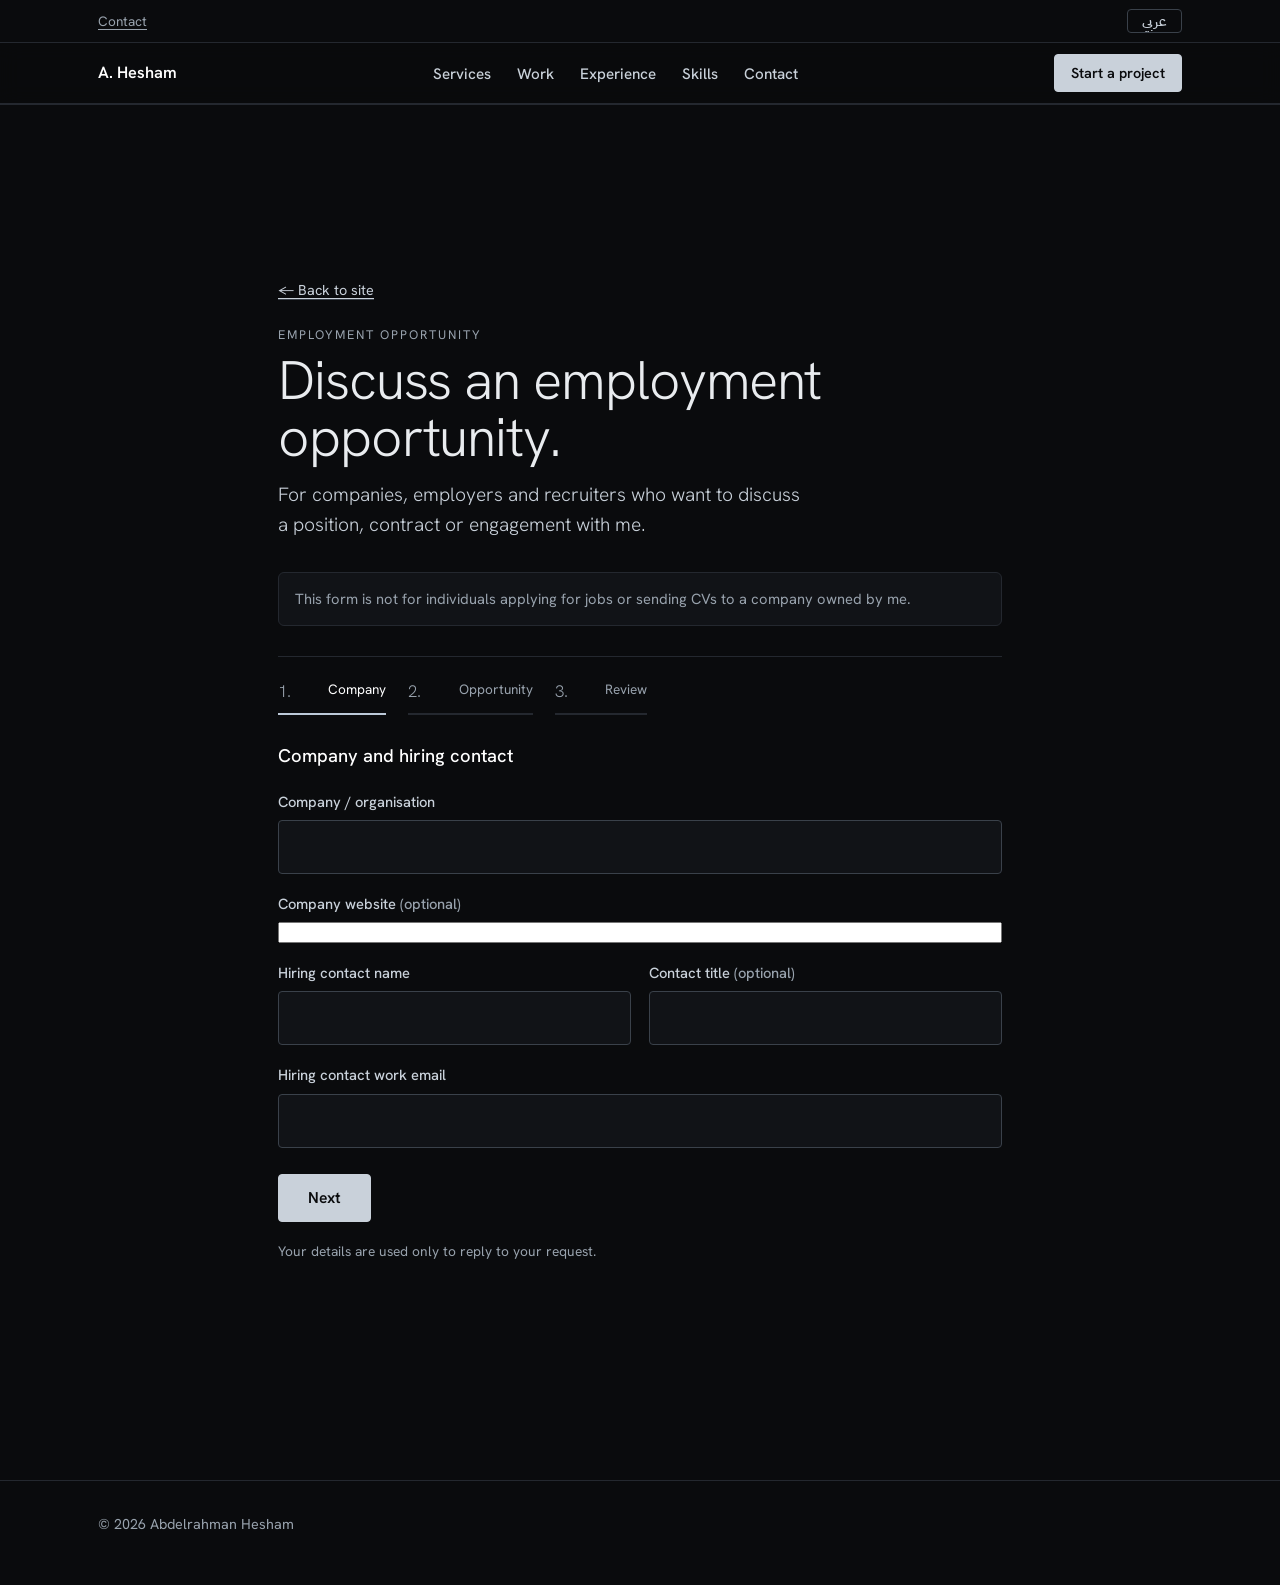
==== employment-opportunity.html @ d7cb0920 "Add files via upload" ====
<!DOCTYPE html>
<html lang="en" dir="ltr">
<head>
<meta charset="utf-8">
<meta name="viewport" content="width=device-width, initial-scale=1">
<meta name="theme-color" content="#0A0B0D">
<link rel="icon" href="data:image/svg+xml,%3Csvg xmlns='http://www.w3.org/2000/svg' viewBox='0 0 64 64'%3E%3Crect width='64' height='64' rx='12' fill='%230A0B0D'/%3E%3Cpath d='M10 40h10l5-18 8 26 6-20 4 12h11' fill='none' stroke='%23C9D1DA' stroke-width='4' stroke-linejoin='round' stroke-linecap='round'/%3E%3C/svg%3E">
<link rel="preconnect" href="https://fonts.googleapis.com">
<link rel="preconnect" href="https://fonts.gstatic.com" crossorigin>
<link rel="stylesheet" href="https://fonts.googleapis.com/css2?family=Hanken+Grotesk:wght@300;400;500;600;700&family=IBM+Plex+Sans+Arabic:wght@300;400;500;600;700&display=swap">
<title>Employment opportunity | Abdelrahman Hesham</title>
<meta name="description" content="Companies and recruiters: share an employment opportunity with Abdelrahman Hesham, hardware design engineer.">
<style>.portrait .pf-ar{display:none}</style>
<link rel="stylesheet" href="style.css?v=2">
</head>
<body id="top">
<a class="skip" href="index.html#main" data-ar="انتقل إلى المحتوى">Skip to content</a>

<div class="topbar"><div class="wrap"><a href="index.html#contact" data-ar="تواصل">Contact</a><button type="button" id="lang-toggle" class="lang" lang="ar" aria-label="Switch language to Arabic">عربي</button></div></div>

<header class="site-header">
  <div class="wrap bar">
    <a class="mark" href="index.html#top" data-ar="عبدالرحمن هشام">A. Hesham</a>
    <nav aria-label="Main" data-ar-aria-label="القائمة الرئيسية">
      <ul>
        <li><a href="index.html#services" data-ar="الخدمات">Services</a></li>
        <li><a href="index.html#work" data-ar="الأعمال">Work</a></li>
        <li><a href="index.html#experience" data-ar="الخبرة">Experience</a></li>
        <li><a href="index.html#skills" data-ar="المهارات">Skills</a></li>
        <li><a href="index.html#contact" data-ar="تواصل">Contact</a></li>
      </ul>
    </nav>
    <div class="bar-tools">
      <a class="btn btn-primary btn-small bar-cta" href="project-inquiry.html" data-ar="ابدأ مشروعك">Start a project</a>
    </div>
  </div>
</header>
<main id="main">
<section class="section"><div class="wrap flow-wrap">
<p class="crumb"><a href="index.html#contact" data-ar="← العودة إلى الموقع">← Back to site</a></p>
<p class="eyebrow" data-ar="فرصة عمل">EMPLOYMENT OPPORTUNITY</p>
<h1 class="flow-title" data-ar="لنناقش فرصة عمل.">Discuss an employment opportunity.</h1>
<p class="contact-lead" data-ar="للشركات وأصحاب العمل ومسؤولي التوظيف الذين يرغبون في مناقشة وظيفة أو عقد أو تعاون معي.">For companies, employers and recruiters who want to discuss a position, contract or engagement with me.</p>
<p class="notice-static" data-ar="هذا النموذج ليس للأفراد الراغبين في التقديم على وظائف أو إرسال سيرتهم الذاتية إلى شركة أمتلكها.">This form is not for individuals applying for jobs or sending CVs to a company owned by me.</p>
<ol class="steps"><li data-ar="الشركة">Company</li><li data-ar="الفرصة">Opportunity</li><li data-ar="المراجعة">Review</li></ol>
<form id="flow" class="form flow-form" action="#" method="post" data-subject="Employment opportunity">
<fieldset class="step" hidden><legend class="step-title" data-ar="الشركة ومسؤول التوظيف">Company and hiring contact</legend><div class="field"><label for="f-company"><span data-ar="الشركة أو الجهة">Company / organisation</span></label><input id="f-company" name="company" type="text" required></div><div class="field"><label for="f-website"><span data-ar="موقع الشركة">Company website</span> <em data-ar="(اختياري)">(optional)</em></label><input id="f-website" name="website" type="url" dir="ltr"></div><div class="field-row"><div class="field"><label for="f-contact_name"><span data-ar="اسم مسؤول التوظيف">Hiring contact name</span></label><input id="f-contact_name" name="contact_name" type="text" required></div><div class="field"><label for="f-contact_title"><span data-ar="المسمى الوظيفي لمسؤول التوظيف">Contact title</span> <em data-ar="(اختياري)">(optional)</em></label><input id="f-contact_title" name="contact_title" type="text"></div></div><div class="field"><label for="f-email"><span data-ar="البريد الإلكتروني للعمل">Hiring contact work email</span></label><input id="f-email" name="email" type="email" required dir="ltr"></div></fieldset><fieldset class="step" hidden><legend class="step-title" data-ar="الفرصة المعروضة">The opportunity</legend><div class="field-row"><div class="field"><label for="f-position"><span data-ar="المسمى الوظيفي المعروض">Position title</span></label><input id="f-position" name="position" type="text" required></div><div class="field"><label for="f-department"><span data-ar="القسم أو الفريق">Department / team</span> <em data-ar="(اختياري)">(optional)</em></label><input id="f-department" name="department" type="text"></div></div><div class="field-row"><div class="field"><label for="f-employment_type"><span data-ar="نوع التعاقد">Employment type</span></label><select id="f-employment_type" name="employment_type"><option value="Full-time" data-ar="دوام كامل">Full-time</option><option value="Part-time" data-ar="دوام جزئي">Part-time</option><option value="Contract" data-ar="عقد">Contract</option><option value="Freelance" data-ar="عمل حر">Freelance</option><option value="Internship" data-ar="تدريب">Internship</option><option value="Other" data-ar="أخرى">Other</option></select></div><div class="field"><label for="f-work_arrangement"><span data-ar="طبيعة العمل">Work arrangement</span></label><select id="f-work_arrangement" name="work_arrangement"><option value="On-site" data-ar="في المقر">On-site</option><option value="Hybrid" data-ar="مختلط">Hybrid</option><option value="Remote" data-ar="عن بُعد">Remote</option></select></div></div><div class="field"><label for="f-location"><span data-ar="مكان العمل والدولة والمنطقة الزمنية">Work location / country and time zone</span></label><input id="f-location" name="location" type="text" required></div><div class="field"><label for="f-responsibilities"><span data-ar="مسؤوليات الوظيفة">Role responsibilities</span></label><textarea id="f-responsibilities" name="responsibilities" rows="4" required></textarea></div><div class="field"><label for="f-skills"><span data-ar="المهارات التقنية المطلوبة">Required technical skills</span> <em data-ar="(اختياري)">(optional)</em></label><textarea id="f-skills" name="skills" rows="3"></textarea></div><div class="field-row"><div class="field"><label for="f-experience"><span data-ar="مستوى الخبرة المتوقع">Expected experience level</span> <em data-ar="(اختياري)">(optional)</em></label><input id="f-experience" name="experience" type="text"></div><div class="field"><label for="f-start_date"><span data-ar="موعد البدء والجدول الزمني">Expected start date and timeline</span> <em data-ar="(اختياري)">(optional)</em></label><input id="f-start_date" name="start_date" type="text"></div></div><div class="field-row"><div class="field"><label for="f-compensation"><span data-ar="نطاق الراتب والمزايا">Compensation range and benefits</span> <em data-ar="(اختياري)">(optional)</em></label><input id="f-compensation" name="compensation" type="text"></div><div class="field"><label for="f-reference_link"><span data-ar="رابط الوصف الوظيفي">Job description link</span> <em data-ar="(اختياري)">(optional)</em></label><input id="f-reference_link" name="reference_link" type="url" dir="ltr"></div></div><div class="field"><label for="f-additional"><span data-ar="معلومات إضافية">Additional context</span> <em data-ar="(اختياري)">(optional)</em></label><textarea id="f-additional" name="additional" rows="3"></textarea></div></fieldset><fieldset class="step" hidden><legend class="step-title" data-ar="المراجعة والموافقة">Review and consent</legend><dl class="review" id="review"></dl><label class="choice consent"><input type="checkbox" name="consent" value="yes" required><span data-ar="أوافق على أن يتواصل معي بخصوص هذه الفرصة.">I agree to be contacted about this opportunity.</span></label></fieldset>
<div class="trap" aria-hidden="true"><label>Leave this empty <input type="text" name="botcheck" tabindex="-1" autocomplete="off"></label></div>
<div class="submit-row">
<button type="button" class="btn btn-secondary" id="flow-back" data-ar="السابق" hidden>Back</button>
<button type="button" class="btn btn-primary" id="flow-next" data-ar="التالي">Next</button>
<button type="submit" class="btn btn-primary" id="flow-send" data-ar="إرسال تفاصيل الفرصة" hidden>Send opportunity</button>
</div>
<p class="privacy" data-ar="تُستخدم بياناتك فقط للرد على طلبك.">Your details are used only to reply to your request.</p>
<p class="status" id="flow-status" role="status" aria-live="polite"></p>
</form></div></section>
</main>
<footer class="site-footer">
  <div class="wrap">
    <p data-ar="© 2026 عبدالرحمن هشام">&copy; 2026 Abdelrahman Hesham</p>
  </div>
</footer>
<script src="script.js?v=2"></script><script src="forms.js?v=2"></script>
</body>
</html>
---- style.css ----
/* Abdelrahman Hesham: portfolio (dark, silver, English and Arabic) */

:root {
  --bg: #0A0B0D;
  --bg-2: #111317;
  --bg-3: #171A1F;
  --line: #24282F;
  --line-2: #3A414A;
  --text: #E9ECEF;
  --muted: #98A2AD;
  --silver: #C9D1DA;
  --ice: #BCC9D8;
  --white: #FFFFFF;
  --error: #FF9C9C;

  --font: "Hanken Grotesk", "Helvetica Neue", Arial, sans-serif;
  --font-ar: "IBM Plex Sans Arabic", "Hanken Grotesk", Tahoma, Arial, sans-serif;

  --wrap: 1180px;
  --gutter: clamp(20px, 4vw, 48px);
}

*, *::before, *::after { box-sizing: border-box; }

html {
  scroll-behavior: smooth;
  -webkit-text-size-adjust: 100%;
  background: var(--bg);
}
@media (prefers-reduced-motion: reduce) {
  html { scroll-behavior: auto; }
}

body {
  margin: 0;
  background: var(--bg);
  color: var(--text);
  font-family: var(--font);
  font-size: 1.0625rem;
  font-weight: 400;
  line-height: 1.65;
  -webkit-font-smoothing: antialiased;
}

/* Arabic: its own typeface, and no negative tracking (it breaks letter joining) */
html[lang="ar"] body { font-family: var(--font-ar); line-height: 1.85; }
html[lang="ar"] *:not(svg *) { letter-spacing: 0 !important; }
html[lang="ar"] h1, html[lang="ar"] h3 { line-height: 1.25; }

::selection { background: var(--silver); color: var(--bg); }

h1, h2, h3, p, ul, ol, dl, dd, figure { margin: 0; }
ul, ol { padding: 0; list-style: none; }

a {
  color: var(--silver);
  text-decoration-thickness: 1px;
  text-underline-offset: 0.22em;
}
a:hover { color: var(--white); text-decoration-thickness: 2px; }

:focus-visible {
  outline: 2px solid var(--ice);
  outline-offset: 3px;
  border-radius: 3px;
}

.skip {
  position: absolute;
  inset-inline-start: 16px;
  top: -80px;
  z-index: 100;
  background: var(--silver);
  color: var(--bg);
  padding: 0.6rem 1rem;
  border-radius: 6px;
  font-weight: 600;
}
.skip:focus { top: 12px; }

.wrap {
  max-width: var(--wrap);
  margin-inline: auto;
  padding-inline: var(--gutter);
}

/* ---------- Header ---------- */

.site-header {
  position: sticky;
  top: 0;
  z-index: 20;
  background: rgba(10, 11, 13, 0.84);
  -webkit-backdrop-filter: blur(10px);
  backdrop-filter: blur(10px);
  border-bottom: 1px solid var(--line);
}
.bar {
  display: flex;
  align-items: center;
  justify-content: space-between;
  gap: 8px 24px;
  min-height: 60px;
}
.mark {
  font-weight: 600;
  font-size: 1.02rem;
  color: var(--white);
  text-decoration: none;
  white-space: nowrap;
}
.mark:hover { color: var(--ice); }
.bar nav { margin-inline: auto; }
.bar nav ul { display: flex; flex-wrap: wrap; gap: 4px 26px; }
.bar nav a {
  font-weight: 500;
  font-size: 0.95rem;
  color: var(--silver);
  text-decoration: none;
  padding-block: 6px;
  border-bottom: 1px solid transparent;
}
.bar nav a:hover { color: var(--white); border-bottom-color: var(--ice); }
.bar-tools { display: flex; align-items: center; gap: 12px; }

.lang {
  font-family: var(--font-ar);
  font-weight: 600;
  font-size: 0.9rem;
  line-height: 1;
  color: var(--silver);
  background: transparent;
  border: 1px solid var(--line-2);
  border-radius: 4px;
  padding: 0.5rem 0.75rem;
  cursor: pointer;
  transition: border-color 0.15s, color 0.15s;
}
html[lang="ar"] .lang { font-family: var(--font); }
.lang:hover { border-color: var(--white); color: var(--white); }

@media (max-width: 860px) {
  .bar { flex-wrap: wrap; padding-block: 8px; }
  .bar nav { order: 3; width: 100%; margin-inline: 0; }
  .bar-tools { margin-inline-start: auto; }
}
@media (max-width: 480px) {
  .bar nav ul { gap: 2px 16px; }
  .bar nav a { font-size: 0.88rem; }
}

/* ---------- Buttons ---------- */

.btn {
  display: inline-block;
  font-family: inherit;
  font-weight: 600;
  font-size: 0.98rem;
  line-height: 1;
  padding: 0.95rem 1.3rem;
  border-radius: 4px;
  text-decoration: none;
  border: 1px solid var(--silver);
  cursor: pointer;
  transition: background-color 0.15s, color 0.15s, border-color 0.15s;
}
.btn-small { padding: 0.65rem 1rem; font-size: 0.9rem; }
.btn-primary { background: var(--silver); color: var(--bg); }
.btn-primary:hover { background: var(--white); border-color: var(--white); color: var(--bg); }
.btn-secondary { background: transparent; color: var(--silver); border-color: #4A515B; }
.btn-secondary:hover { border-color: var(--white); color: var(--white); }

/* ---------- Hero ---------- */

.hero {
  position: relative;
  overflow: hidden;
  padding-top: clamp(8px, 3vw, 32px);
}
.hero::before {
  /* soft silver light behind the portrait */
  content: "";
  position: absolute;
  inset-block-start: -5%;
  inset-inline-start: -8%;
  width: 70%;
  height: 100%;
  background: radial-gradient(closest-side, rgba(188, 201, 216, 0.16), transparent);
  pointer-events: none;
}
.hero-grid {
  position: relative;
  display: grid;
  align-items: end;
  gap: 0;
}
@media (min-width: 900px) {
  .hero-grid { grid-template-columns: minmax(0, 0.95fr) minmax(0, 1.05fr); gap: clamp(24px, 4vw, 64px); }
  .hero-text { align-self: center; }
}

.portrait img {
  display: block;
  width: 100%;
  max-width: 580px;
  height: auto;
  margin-inline: auto;
}
@media (max-width: 899px) {
  .portrait img {
    max-width: 400px;
    max-height: 60vh;
    object-fit: cover;
    object-position: top;
    -webkit-mask-image: linear-gradient(to bottom, #000 70%, transparent 100%);
    mask-image: linear-gradient(to bottom, #000 70%, transparent 100%);
  }
  .hero-text { margin-top: -56px; position: relative; }
}

.hero-text { padding-bottom: clamp(36px, 6vw, 80px); }
.hero h1 {
  font-weight: 300;
  font-size: clamp(2.6rem, 9vw, 5rem);
  line-height: 1;
  letter-spacing: -0.035em;
  margin-bottom: 1.6rem;
  color: var(--white);
  overflow-wrap: break-word;
}
.lede {
  font-size: clamp(1.1rem, 2vw, 1.3rem);
  line-height: 1.55;
  font-weight: 300;
  color: var(--silver);
  max-width: 34ch;
  margin-bottom: 0.9rem;
}
html[lang="ar"] .lede { max-width: 38ch; line-height: 1.8; }
.where { color: var(--muted); margin-bottom: 1.9rem; }
.actions { display: flex; flex-wrap: wrap; gap: 12px; margin-bottom: 1.5rem; }
.elsewhere { display: flex; gap: 24px; font-weight: 500; }

.tools-strip {
  display: flex;
  flex-wrap: wrap;
  justify-content: center;
  gap: 8px 40px;
  padding: 22px var(--gutter);
  border-top: 1px solid var(--line);
  font-size: 0.92rem;
  font-weight: 500;
  color: var(--muted);
  direction: ltr;
}

/* ---------- Sections ---------- */

.section {
  padding-block: clamp(56px, 8vw, 110px);
  border-top: 1px solid var(--line);
  scroll-margin-top: 90px;
}
.section-grid { display: grid; gap: 28px; }
@media (min-width: 880px) {
  .section-grid { grid-template-columns: minmax(0, 1fr) minmax(0, 3.2fr); gap: 48px; }
  .section-title { position: sticky; top: 88px; align-self: start; }
}
.section-title { font-weight: 500; font-size: 1.15rem; line-height: 1.3; color: var(--muted); }
.section-lead { max-width: 52ch; color: var(--silver); margin-bottom: 2rem; }

/* ---------- Services ---------- */

.services { display: grid; border-top: 1px solid var(--line); }
@media (min-width: 700px) {
  .services { grid-template-columns: repeat(2, minmax(0, 1fr)); }
  .service:nth-child(odd) { border-inline-end: 1px solid var(--line); padding-inline-end: 2rem; }
  .service:nth-child(even) { padding-inline-start: 2rem; }
}
.service {
  display: flex;
  flex-direction: column;
  align-items: flex-start;
  gap: 0.7rem;
  padding-block: 1.8rem 2rem;
  border-bottom: 1px solid var(--line);
}
.service h3 {
  font-weight: 400;
  font-size: 1.45rem;
  line-height: 1.2;
  letter-spacing: -0.02em;
  color: var(--white);
}
.service p { color: var(--muted); max-width: 40ch; flex: 1; }
.btn-line {
  margin-top: 0.4rem;
  font-family: inherit;
  font-weight: 600;
  font-size: 0.92rem;
  color: var(--silver);
  background: transparent;
  border: 0;
  border-bottom: 1px solid var(--silver);
  border-radius: 0;
  padding: 0.2rem 0;
  cursor: pointer;
  transition: color 0.15s, border-color 0.15s;
}
.btn-line:hover { color: var(--white); border-color: var(--white); }

/* ---------- Process ---------- */

.steps { counter-reset: step; border-top: 1px solid var(--line); }
.steps li {
  counter-increment: step;
  display: grid;
  grid-template-columns: 2.4rem minmax(0, 1fr);
  column-gap: 12px;
  padding-block: 1.3rem;
  border-bottom: 1px solid var(--line);
}
.steps li::before {
  content: counter(step);
  grid-row: 1 / 3;
  font-size: 1.05rem;
  font-weight: 300;
  color: var(--muted);
  font-variant-numeric: tabular-nums;
}
.steps h3 { font-weight: 500; font-size: 1.15rem; color: var(--white); }
.steps p { color: var(--muted); max-width: 56ch; }

/* ---------- Features ---------- */

.feature h3 {
  font-weight: 300;
  font-size: clamp(2.1rem, 4.6vw, 3.3rem);
  line-height: 1.05;
  letter-spacing: -0.03em;
  color: var(--white);
  margin-bottom: 0.6rem;
}
.feature .sub { color: var(--muted); margin-bottom: 1.9rem; max-width: 52ch; }
.feature-next {
  margin-top: clamp(56px, 8vw, 90px);
  padding-top: clamp(40px, 6vw, 64px);
  border-top: 1px solid var(--line);
}
.feature-cols { display: grid; gap: 32px; }
@media (min-width: 760px) {
  .feature-cols { grid-template-columns: minmax(0, 1.35fr) minmax(0, 1fr); gap: 44px; }
}
.feature-text p { max-width: 60ch; margin-bottom: 1em; color: var(--silver); }
.feature-text p:last-child { margin-bottom: 0; }

.specs { border-top: 1px solid var(--silver); align-self: start; }
.specs > div {
  display: grid;
  grid-template-columns: 6.5rem minmax(0, 1fr);
  gap: 12px;
  padding: 0.75rem 0;
  border-bottom: 1px solid var(--line);
  font-size: 0.95rem;
  line-height: 1.5;
}
.specs dt { color: var(--muted); font-weight: 500; }
.specs dd { font-weight: 500; color: var(--text); }

/* Signal-flow diagrams always run left to right, like a schematic */
.flow { direction: ltr; display: grid; gap: 34px; margin-top: 2.4rem; }
@media (min-width: 760px) {
  .flow { grid-auto-flow: column; grid-auto-columns: minmax(0, 1fr); gap: 40px; }
}
.flow li {
  position: relative;
  background: var(--bg-2);
  border: 1px solid var(--line-2);
  border-radius: 6px;
  padding: 0.95rem 1.05rem;
  line-height: 1.35;
}
html[dir="rtl"] .flow li { direction: rtl; }
.flow li strong { display: block; font-weight: 600; font-size: 1.02rem; color: var(--white); }
.flow li span { display: block; margin-top: 0.3rem; color: var(--muted); font-size: 0.88rem; }
.flow li.isolation { border-style: dashed; border-color: var(--ice); background: transparent; }

.flow li + li::before {
  content: "";
  position: absolute;
  top: -34px;
  left: calc(50% - 0.5px);
  width: 1px;
  height: 34px;
  background: var(--silver);
}
.flow li + li::after {
  content: "";
  position: absolute;
  top: -7px;
  left: calc(50% - 5px);
  border: 5px solid transparent;
  border-top: 7px solid var(--silver);
  border-bottom: 0;
}
@media (min-width: 760px) {
  .flow li + li::before { top: calc(50% - 0.5px); left: -40px; width: 40px; height: 1px; }
  .flow li + li::after {
    top: calc(50% - 5px);
    left: -7px;
    border: 5px solid transparent;
    border-left: 7px solid var(--silver);
    border-right: 0;
  }
}
@media (min-width: 760px) and (max-width: 1040px) {
  .flow-4 { grid-auto-flow: row; grid-template-columns: repeat(2, minmax(0, 1fr)); row-gap: 34px; }
  .flow-4 li:nth-child(3)::before,
  .flow-4 li:nth-child(3)::after { display: none; }
}

/* Optional photos: removed by script.js if the file is not there */
.photos { display: grid; gap: 16px; margin-top: 2.2rem; }
@media (min-width: 640px) {
  .photos { grid-template-columns: repeat(2, minmax(0, 1fr)); }
}
.photos figure img {
  display: block;
  width: 100%;
  aspect-ratio: 4 / 3;
  object-fit: contain;   /* schematics and layouts must not be cropped */
  border-radius: 6px;
  background: var(--white);
  border: 1px solid var(--line);
}
.photos figcaption { margin-top: 0.5rem; font-size: 0.85rem; color: var(--muted); }
.repo { margin-top: 1.1rem; font-weight: 600; font-size: 0.95rem; }

/* ---------- More projects ---------- */

.rows { border-bottom: 1px solid var(--line); }
.row { display: grid; gap: 10px; padding-block: 1.7rem; border-top: 1px solid var(--line); }
@media (min-width: 760px) {
  .row { grid-template-columns: minmax(0, 1fr) minmax(0, 1.7fr); gap: 44px; }
}
.row h3 { font-weight: 500; font-size: 1.25rem; line-height: 1.25; letter-spacing: -0.01em; color: var(--white); }
.tools { margin-top: 0.3rem; font-size: 0.9rem; color: var(--muted); }
.row-body p { max-width: 58ch; color: var(--silver); }
.row-body .photos { margin-top: 1.4rem; gap: 12px; }
@media (max-width: 639px) {
  .row-body .photos { grid-template-columns: minmax(0, 1fr); }
}

/* ---------- Scope ---------- */

.scope { display: none; }
.js .scope {
  display: block;
  max-width: 760px;
  background: var(--bg-2);
  border: 1px solid var(--line);
  border-radius: 10px;
  padding: clamp(14px, 2.2vw, 24px);
}
.scope-head { display: flex; justify-content: space-between; align-items: baseline; gap: 12px; margin-bottom: 12px; }
.scope-head h2 { font-size: 1.05rem; font-weight: 600; color: var(--white); }
.scope-head p { font-size: 0.9rem; font-weight: 500; color: var(--muted); }

#scope-svg { display: block; width: 100%; height: auto; border-radius: 6px; }
#scope-svg .screen { fill: #07080A; }
#scope-svg .grid { stroke: rgba(201, 209, 218, 0.09); stroke-width: 1; fill: none; }
#scope-svg .ref { stroke: rgba(201, 209, 218, 0.26); stroke-width: 1; stroke-dasharray: 4 5; }
#scope-svg .chan { font-family: var(--font); font-weight: 600; font-size: 16px; }
#scope-svg .chan-sw { fill: var(--ice); }
#scope-svg .chan-il { fill: var(--white); }
#scope-svg .trace {
  fill: none;
  stroke-width: 2.4;
  stroke-linejoin: miter;
  stroke-linecap: butt;
  vector-effect: non-scaling-stroke;
}
#scope-svg .trace-sw { stroke: var(--ice); }
#scope-svg .trace-il { stroke: var(--white); }

.readouts { display: grid; grid-template-columns: repeat(3, minmax(0, 1fr)); gap: 12px; margin: 16px 0 4px; }
.readouts dt { font-weight: 500; font-size: 0.84rem; line-height: 1.3; color: var(--muted); }
.readouts dd {
  margin-top: 2px;
  font-weight: 300;
  font-size: clamp(1.3rem, 3.4vw, 1.9rem);
  line-height: 1.1;
  font-variant-numeric: tabular-nums;
  color: var(--white);
  direction: ltr;
  text-align: start;
}
html[dir="rtl"] .readouts dd { text-align: right; }
.readouts .vout dd { color: var(--ice); }

.control { display: grid; grid-template-columns: minmax(0, 1fr) auto; align-items: center; gap: 10px 14px; margin-top: 14px; }
.hint { grid-column: 1 / -1; font-weight: 500; font-size: 0.9rem; color: var(--muted); }
.control input[type="range"] { width: 100%; min-width: 0; accent-color: var(--ice); cursor: pointer; direction: ltr; }
.btn-mini {
  font-family: inherit;
  font-weight: 600;
  font-size: 0.88rem;
  color: var(--silver);
  background: transparent;
  border: 1px solid #4A515B;
  border-radius: 4px;
  padding: 0.5rem 0.8rem;
  cursor: pointer;
  transition: background-color 0.15s, color 0.15s, border-color 0.15s;
}
.btn-mini:hover { background: var(--silver); border-color: var(--silver); color: var(--bg); }
.scope-note { margin-top: 14px; font-size: 0.82rem; line-height: 1.6; color: var(--muted); }

/* ---------- Experience, education ---------- */

.job h3 {
  font-weight: 300;
  font-size: clamp(1.7rem, 3.6vw, 2.4rem);
  line-height: 1.1;
  letter-spacing: -0.025em;
  color: var(--white);
}
.meta { margin: 0.4rem 0 1.4rem; color: var(--muted); }
.plain li { position: relative; padding-inline-start: 1.2rem; max-width: 62ch; margin-bottom: 0.8em; color: var(--silver); }
.plain li::before {
  content: "";
  position: absolute;
  inset-inline-start: 0;
  top: 0.8em;
  width: 6px;
  height: 6px;
  background: var(--ice);
  border-radius: 1px;
}

.subhead { font-weight: 500; font-size: 1.2rem; color: var(--white); margin-bottom: 0.4rem; }
.log { margin-bottom: 2.6rem; border-bottom: 1px solid var(--line); }
.log li { display: grid; gap: 4px 28px; padding-block: 1.05rem; border-top: 1px solid var(--line); }
@media (min-width: 760px) {
  .log li { grid-template-columns: 11.5rem minmax(0, 1fr); }
}
.when { font-weight: 500; font-size: 0.92rem; color: var(--muted); padding-top: 0.2rem; }
.what { font-weight: 600; font-size: 1.05rem; line-height: 1.35; color: var(--white); }
.who { color: var(--silver); }
.note { margin-top: 0.4rem; max-width: 60ch; color: var(--muted); font-size: 0.98rem; }
.languages { color: var(--muted); }

/* ---------- Skills ---------- */

.skills > div { display: grid; gap: 4px 28px; padding-block: 1.15rem; border-top: 1px solid var(--line); }
.skills > div:last-child { border-bottom: 1px solid var(--line); }
@media (min-width: 760px) {
  .skills > div { grid-template-columns: 13rem minmax(0, 1fr); }
}
.skills dt { font-weight: 600; color: var(--white); }
.skills dd { max-width: 60ch; color: var(--silver); }
html[dir="rtl"] .skills dd { direction: ltr; text-align: right; }

/* ---------- Contact form ---------- */

.contact-lead { max-width: 48ch; font-size: 1.2rem; line-height: 1.55; font-weight: 300; color: var(--silver); margin-bottom: 2rem; }

.form { max-width: 760px; display: grid; gap: 18px; }
.field-row { display: grid; gap: 18px; }
@media (min-width: 640px) {
  .field-row { grid-template-columns: repeat(2, minmax(0, 1fr)); }
}
.field { display: grid; gap: 6px; align-content: start; }
.field label, .checks legend { font-weight: 500; font-size: 0.92rem; color: var(--silver); }
.field label em { font-style: normal; color: var(--muted); }

.form input[type="text"],
.form input[type="email"],
.form input[type="tel"],
.form select,
.form textarea {
  width: 100%;
  font: inherit;
  font-size: 1rem;
  color: var(--white);
  background: var(--bg-2);
  border: 1px solid var(--line-2);
  border-radius: 4px;
  padding: 0.8rem 0.9rem;
  transition: border-color 0.15s, background-color 0.15s;
}
.form textarea { resize: vertical; min-height: 9rem; line-height: 1.6; }
.form ::placeholder { color: #6E7782; }
.form input:hover, .form select:hover, .form textarea:hover { border-color: #55606B; }
.form input:focus-visible, .form select:focus-visible, .form textarea:focus-visible {
  outline: 2px solid var(--ice);
  outline-offset: 1px;
  border-color: var(--ice);
}
.form select { appearance: none; background-image: linear-gradient(45deg, transparent 50%, var(--silver) 50%), linear-gradient(135deg, var(--silver) 50%, transparent 50%);
  background-position: calc(100% - 20px) 55%, calc(100% - 14px) 55%;
  background-size: 6px 6px, 6px 6px;
  background-repeat: no-repeat;
  padding-inline-end: 2.4rem; }
html[dir="rtl"] .form select { background-position: 14px 55%, 20px 55%; }
.form option { background: var(--bg-2); color: var(--white); }
.form input:user-invalid, .form select:user-invalid, .form textarea:user-invalid { border-color: var(--error); }

.extra[hidden] { display: none; }
.extra { display: grid; gap: 18px; }
.checks { border: 0; padding: 0; margin: 0; display: flex; flex-wrap: wrap; gap: 10px 22px; }
.checks legend { padding: 0; margin-bottom: 10px; float: none; width: 100%; }
.checks label { display: inline-flex; align-items: center; gap: 8px; font-size: 0.98rem; color: var(--text); cursor: pointer; }
.checks input { width: 1.05rem; height: 1.05rem; accent-color: var(--ice); }

.chosen {
  font-weight: 500;
  font-size: 0.95rem;
  color: var(--ice);
  padding: 0.7rem 0.95rem;
  border: 1px solid var(--line-2);
  border-inline-start: 3px solid var(--ice);
  border-radius: 3px;
  background: var(--bg-2);
}
.chosen[hidden] { display: none; }

.trap { position: absolute; inset-inline-start: -10000px; width: 1px; height: 1px; overflow: hidden; }

.submit-row { display: flex; flex-wrap: wrap; align-items: center; gap: 14px 22px; }
.submit-row .btn { padding-inline: 1.8rem; }
.submit-row .btn[disabled] { opacity: 0.6; cursor: progress; }
.privacy { font-size: 0.86rem; color: var(--muted); }
.status { min-height: 1.5em; font-weight: 500; color: var(--ice); }
.status.is-error { color: var(--error); }
.status a { color: inherit; }

.direct { margin-top: 2.4rem; color: var(--muted); }
.contact-links { display: flex; flex-wrap: wrap; gap: 8px 26px; font-weight: 600; margin-top: 0.8rem; }

/* ---------- Footer ---------- */

.site-footer { padding-block: 32px 48px; border-top: 1px solid var(--line); font-size: 0.9rem; color: var(--muted); }

@media print {
  .site-header, .scope, .skip, .form { display: none !important; }
  body { background: #fff; color: #000; }
}

/* ---------- Refinements ---------- */
/* Language-specific portrait: Arabic (RTL) and mirrored English (LTR) */
.portrait .pf-ar { display: none; }
html[dir="rtl"] .portrait .pf-en { display: none; }
html[dir="rtl"] .portrait .pf-ar { display: block; }

html { -webkit-font-smoothing: antialiased; text-rendering: optimizeLegibility; }
::selection { background: rgba(188, 201, 216, 0.28); color: #fff; }
:focus-visible { outline: 2px solid var(--ice); outline-offset: 3px; border-radius: 2px; }

/* quieter light behind the portrait, and a clean fade at the section edge */
.hero::before { background: radial-gradient(closest-side, rgba(188, 201, 216, 0.09), transparent); }
@media (min-width: 900px) {
  .portrait img {
    -webkit-mask-image: linear-gradient(to bottom, #000 86%, transparent 100%);
    mask-image: linear-gradient(to bottom, #000 86%, transparent 100%);
    filter: drop-shadow(0 30px 60px rgba(0, 0, 0, 0.55));
  }
}

.hero h1 { letter-spacing: -0.025em; text-wrap: balance; }
html[dir="rtl"] .hero h1 { letter-spacing: 0; }
.lede, .section-lead { text-wrap: pretty; }

.btn { transition: background-color .25s ease, border-color .25s ease, color .25s ease, transform .25s ease; }
.btn:hover { transform: translateY(-1px); }

@media (prefers-reduced-motion: reduce) {
  html { scroll-behavior: auto; }
  .btn, .btn:hover { transition: none; transform: none; }
}

/* ---------- Top bar, notice, multi-step forms, case pages ---------- */
.topbar { background: var(--bg); border-bottom: 1px solid var(--line); }
.topbar .wrap { display: flex; justify-content: space-between; align-items: center; direction: ltr; min-height: 42px; }
.topbar a { font-size: 0.85rem; color: var(--muted); }
.topbar a:hover { color: var(--white); }
.topbar .lang { padding: 4px 14px; }
.more { margin: 6px 0 14px; font-size: 0.92rem; }
.more a, .crumb a { color: var(--silver); border-bottom: 1px solid var(--line-2); }
.more a:hover, .crumb a:hover { color: var(--white); border-bottom-color: var(--ice); }
.hint { font-size: 0.88rem; color: var(--muted); }
.hint a { color: var(--silver); text-decoration: underline; }

.notice { display: flex; gap: 12px; padding: 16px 18px; background: var(--bg-2); border: 1px solid var(--line); border-radius: 6px; color: var(--muted); font-size: 0.92rem; line-height: 1.6; }
.notice[hidden] { display: none; }
.notice svg { flex: none; margin-top: 3px; color: var(--ice); }
.notice p + p { margin-top: 8px; }
.notice-cta { display: inline-block; margin-top: 10px; color: var(--white); border-bottom: 1px solid var(--ice); }
.notice.in { animation: noticeIn .28s ease both; }
@keyframes noticeIn { from { opacity: 0; transform: translateY(-4px); } to { opacity: 1; transform: none; } }
.notice-static { max-width: 760px; margin-top: 14px; padding: 14px 16px; border: 1px solid var(--line); border-radius: 6px; background: var(--bg-2); color: var(--muted); font-size: 0.92rem; }

.flow-wrap { max-width: 820px; padding-block: clamp(32px, 6vw, 72px); }
.flow-title { font-weight: 300; font-size: clamp(2rem, 6vw, 3.4rem); line-height: 1.05; letter-spacing: -0.02em; margin: 6px 0 14px; }
html[dir="rtl"] .flow-title { letter-spacing: 0; }
.eyebrow { font-size: 0.78rem; letter-spacing: 0.16em; color: var(--muted); }
html[dir="rtl"] .eyebrow { letter-spacing: 0; }
.crumb { margin-bottom: 22px; font-size: 0.9rem; }
.steps { display: flex; flex-wrap: wrap; gap: 6px 22px; margin: 30px 0 26px; padding: 0; list-style: none; counter-reset: st; }
.steps li { counter-increment: st; font-size: 0.85rem; color: var(--muted); padding-bottom: 8px; border-bottom: 2px solid var(--line); }
.steps li::before { content: counter(st) ". "; }
.steps li.done { color: var(--silver); border-bottom-color: var(--line-2); }
.steps li.on { color: var(--white); border-bottom-color: var(--ice); }
.flow-form { max-width: none; }
.step { border: 0; padding: 0; margin: 0; display: grid; gap: 18px; min-width: 0; }
.step[hidden] { display: none; }
.step-title { font-size: 1.15rem; font-weight: 500; color: var(--white); margin-bottom: 18px; padding: 0; }
.choices { display: grid; gap: 10px; grid-template-columns: repeat(auto-fit, minmax(230px, 1fr)); }
.choice { display: flex; align-items: center; gap: 10px; padding: 14px 16px; border: 1px solid var(--line); border-radius: 6px; cursor: pointer; background: var(--bg-2); }
.choice:hover { border-color: var(--line-2); }
.choice:has(input:checked) { border-color: var(--ice); color: var(--white); }
.choice input { accent-color: var(--ice); }
.consent { margin-top: 8px; }
.review { display: grid; grid-template-columns: minmax(0, 1fr) minmax(0, 2fr); gap: 10px 20px; margin: 0 0 18px; font-size: 0.95rem; }
.review dt { color: var(--muted); }
.review dd { margin: 0; color: var(--text); overflow-wrap: anywhere; white-space: pre-line; }
.flow-form .submit-row { display: flex; flex-wrap: wrap; gap: 12px; margin-top: 8px; }
.flow-form .submit-row [hidden] { display: none; }
@media (max-width: 600px) { .review { grid-template-columns: 1fr; gap: 2px; } .review dd { margin-bottom: 10px; } }
.case-cta { display: flex; flex-wrap: wrap; align-items: center; gap: 16px; margin-top: 48px; padding-top: 28px; border-top: 1px solid var(--line); color: var(--muted); }
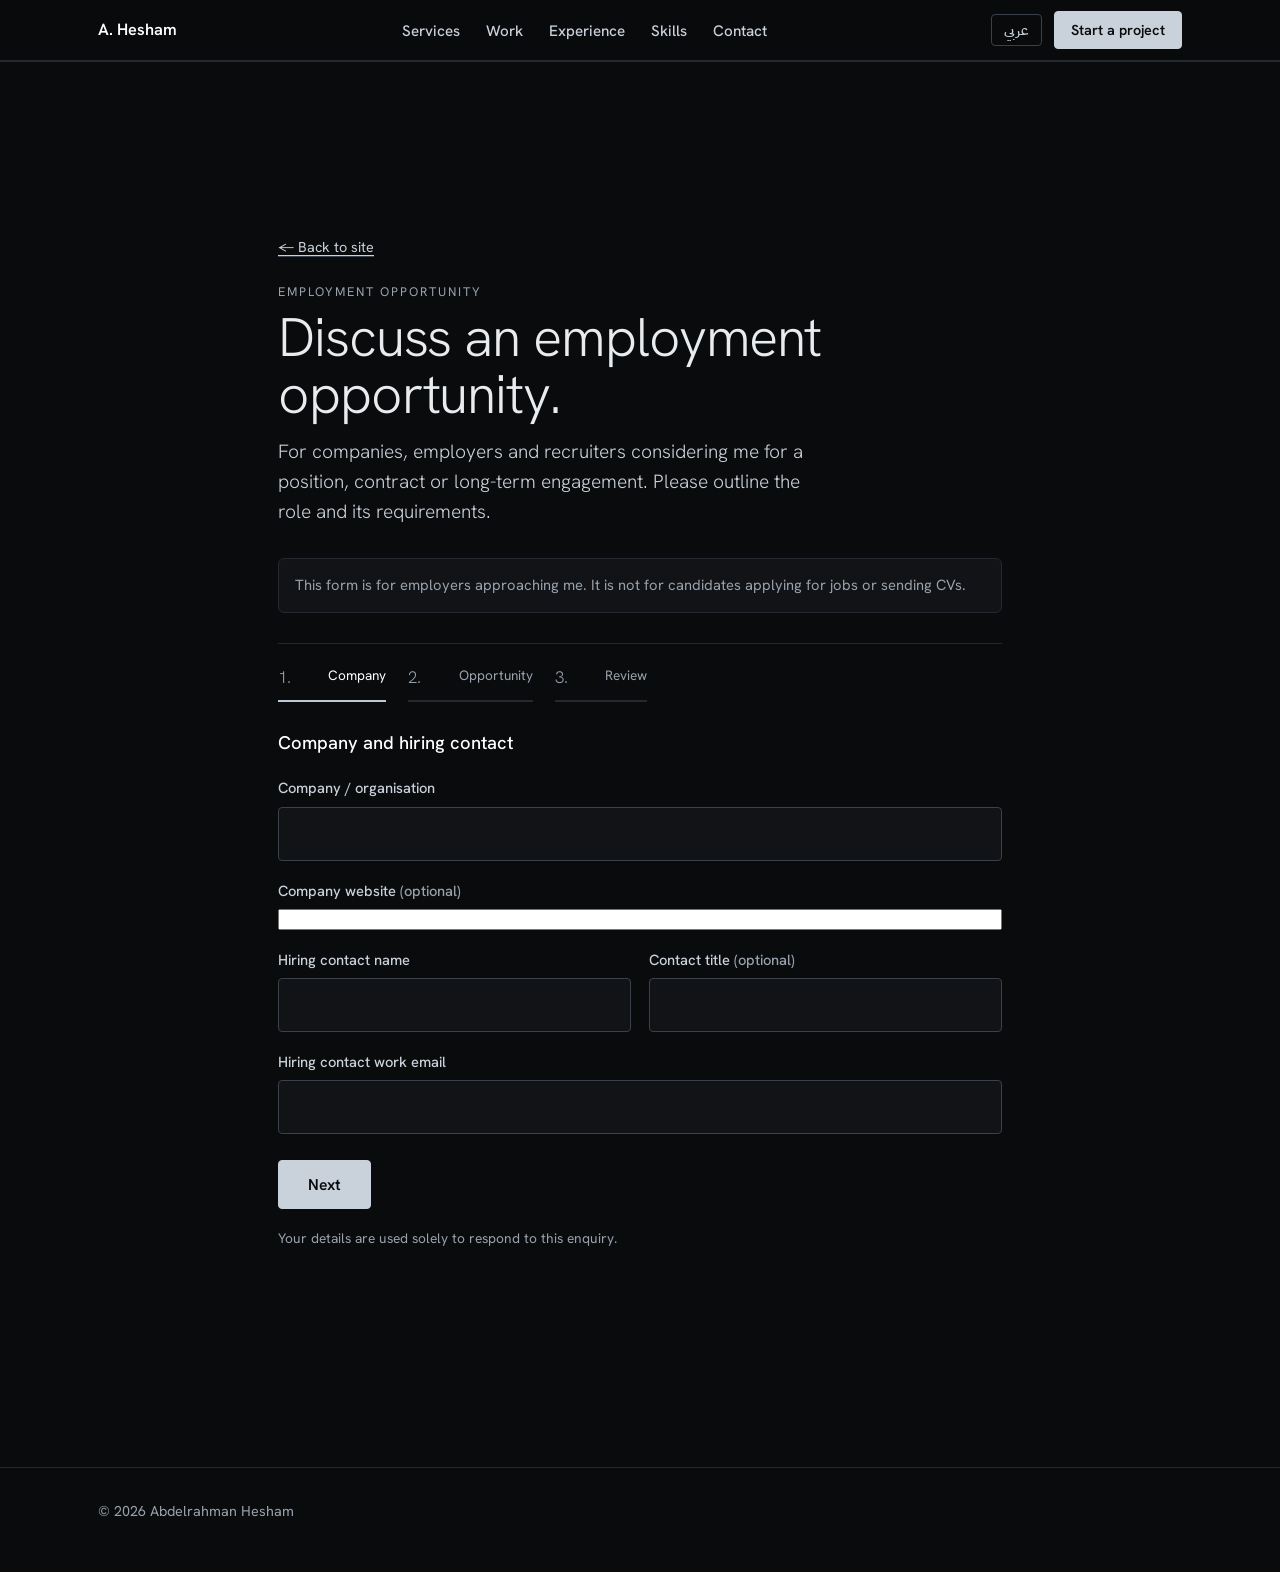
==== commit 0ee0c05f: "Add files via upload" ====
--- a/employment-opportunity.html
+++ b/employment-opportunity.html
@@ -16,8 +16,6 @@
 <body id="top">
 <a class="skip" href="index.html#main" data-ar="انتقل إلى المحتوى">Skip to content</a>
 
-<div class="topbar"><div class="wrap"><a href="index.html#contact" data-ar="تواصل">Contact</a><button type="button" id="lang-toggle" class="lang" lang="ar" aria-label="Switch language to Arabic">عربي</button></div></div>
-
 <header class="site-header">
   <div class="wrap bar">
     <a class="mark" href="index.html#top" data-ar="عبدالرحمن هشام">A. Hesham</a>
@@ -31,6 +29,7 @@
       </ul>
     </nav>
     <div class="bar-tools">
+      <button type="button" id="lang-toggle" class="lang" lang="ar" aria-label="Switch language to Arabic">عربي</button>
       <a class="btn btn-primary btn-small bar-cta" href="project-inquiry.html" data-ar="ابدأ مشروعك">Start a project</a>
     </div>
   </div>
@@ -40,8 +39,8 @@
 <p class="crumb"><a href="index.html#contact" data-ar="← العودة إلى الموقع">← Back to site</a></p>
 <p class="eyebrow" data-ar="فرصة عمل">EMPLOYMENT OPPORTUNITY</p>
 <h1 class="flow-title" data-ar="لنناقش فرصة عمل.">Discuss an employment opportunity.</h1>
-<p class="contact-lead" data-ar="للشركات وأصحاب العمل ومسؤولي التوظيف الذين يرغبون في مناقشة وظيفة أو عقد أو تعاون معي.">For companies, employers and recruiters who want to discuss a position, contract or engagement with me.</p>
-<p class="notice-static" data-ar="هذا النموذج ليس للأفراد الراغبين في التقديم على وظائف أو إرسال سيرتهم الذاتية إلى شركة أمتلكها.">This form is not for individuals applying for jobs or sending CVs to a company owned by me.</p>
+<p class="contact-lead" data-ar="للشركات وأصحاب العمل ومسؤولي التوظيف الراغبين في التعاقد معي لوظيفة أو عقد أو تعاون طويل الأمد. يرجى توضيح الدور ومتطلباته.">For companies, employers and recruiters considering me for a position, contract or long-term engagement. Please outline the role and its requirements.</p>
+<p class="notice-static" data-ar="هذا النموذج لجهات العمل التي تتواصل معي، وليس للمتقدمين للوظائف أو لإرسال السير الذاتية.">This form is for employers approaching me. It is not for candidates applying for jobs or sending CVs.</p>
 <ol class="steps"><li data-ar="الشركة">Company</li><li data-ar="الفرصة">Opportunity</li><li data-ar="المراجعة">Review</li></ol>
 <form id="flow" class="form flow-form" action="#" method="post" data-subject="Employment opportunity">
 <fieldset class="step" hidden><legend class="step-title" data-ar="الشركة ومسؤول التوظيف">Company and hiring contact</legend><div class="field"><label for="f-company"><span data-ar="الشركة أو الجهة">Company / organisation</span></label><input id="f-company" name="company" type="text" required></div><div class="field"><label for="f-website"><span data-ar="موقع الشركة">Company website</span> <em data-ar="(اختياري)">(optional)</em></label><input id="f-website" name="website" type="url" dir="ltr"></div><div class="field-row"><div class="field"><label for="f-contact_name"><span data-ar="اسم مسؤول التوظيف">Hiring contact name</span></label><input id="f-contact_name" name="contact_name" type="text" required></div><div class="field"><label for="f-contact_title"><span data-ar="المسمى الوظيفي لمسؤول التوظيف">Contact title</span> <em data-ar="(اختياري)">(optional)</em></label><input id="f-contact_title" name="contact_title" type="text"></div></div><div class="field"><label for="f-email"><span data-ar="البريد الإلكتروني للعمل">Hiring contact work email</span></label><input id="f-email" name="email" type="email" required dir="ltr"></div></fieldset><fieldset class="step" hidden><legend class="step-title" data-ar="الفرصة المعروضة">The opportunity</legend><div class="field-row"><div class="field"><label for="f-position"><span data-ar="المسمى الوظيفي المعروض">Position title</span></label><input id="f-position" name="position" type="text" required></div><div class="field"><label for="f-department"><span data-ar="القسم أو الفريق">Department / team</span> <em data-ar="(اختياري)">(optional)</em></label><input id="f-department" name="department" type="text"></div></div><div class="field-row"><div class="field"><label for="f-employment_type"><span data-ar="نوع التعاقد">Employment type</span></label><select id="f-employment_type" name="employment_type"><option value="Full-time" data-ar="دوام كامل">Full-time</option><option value="Part-time" data-ar="دوام جزئي">Part-time</option><option value="Contract" data-ar="عقد">Contract</option><option value="Freelance" data-ar="عمل حر">Freelance</option><option value="Internship" data-ar="تدريب">Internship</option><option value="Other" data-ar="أخرى">Other</option></select></div><div class="field"><label for="f-work_arrangement"><span data-ar="طبيعة العمل">Work arrangement</span></label><select id="f-work_arrangement" name="work_arrangement"><option value="On-site" data-ar="في المقر">On-site</option><option value="Hybrid" data-ar="مختلط">Hybrid</option><option value="Remote" data-ar="عن بُعد">Remote</option></select></div></div><div class="field"><label for="f-location"><span data-ar="مكان العمل والدولة والمنطقة الزمنية">Work location / country and time zone</span></label><input id="f-location" name="location" type="text" required></div><div class="field"><label for="f-responsibilities"><span data-ar="مسؤوليات الوظيفة">Role responsibilities</span></label><textarea id="f-responsibilities" name="responsibilities" rows="4" required></textarea></div><div class="field"><label for="f-skills"><span data-ar="المهارات التقنية المطلوبة">Required technical skills</span> <em data-ar="(اختياري)">(optional)</em></label><textarea id="f-skills" name="skills" rows="3"></textarea></div><div class="field-row"><div class="field"><label for="f-experience"><span data-ar="مستوى الخبرة المتوقع">Expected experience level</span> <em data-ar="(اختياري)">(optional)</em></label><input id="f-experience" name="experience" type="text"></div><div class="field"><label for="f-start_date"><span data-ar="موعد البدء والجدول الزمني">Expected start date and timeline</span> <em data-ar="(اختياري)">(optional)</em></label><input id="f-start_date" name="start_date" type="text"></div></div><div class="field-row"><div class="field"><label for="f-compensation"><span data-ar="نطاق الراتب والمزايا">Compensation range and benefits</span> <em data-ar="(اختياري)">(optional)</em></label><input id="f-compensation" name="compensation" type="text"></div><div class="field"><label for="f-reference_link"><span data-ar="رابط الوصف الوظيفي">Job description link</span> <em data-ar="(اختياري)">(optional)</em></label><input id="f-reference_link" name="reference_link" type="url" dir="ltr"></div></div><div class="field"><label for="f-additional"><span data-ar="معلومات إضافية">Additional context</span> <em data-ar="(اختياري)">(optional)</em></label><textarea id="f-additional" name="additional" rows="3"></textarea></div></fieldset><fieldset class="step" hidden><legend class="step-title" data-ar="المراجعة والموافقة">Review and consent</legend><dl class="review" id="review"></dl><label class="choice consent"><input type="checkbox" name="consent" value="yes" required><span data-ar="أوافق على أن يتواصل معي بخصوص هذه الفرصة.">I agree to be contacted about this opportunity.</span></label></fieldset>
@@ -51,7 +50,7 @@
 <button type="button" class="btn btn-primary" id="flow-next" data-ar="التالي">Next</button>
 <button type="submit" class="btn btn-primary" id="flow-send" data-ar="إرسال تفاصيل الفرصة" hidden>Send opportunity</button>
 </div>
-<p class="privacy" data-ar="تُستخدم بياناتك فقط للرد على طلبك.">Your details are used only to reply to your request.</p>
+<p class="privacy" data-ar="تُستخدم بياناتك حصرًا للرد على استفسارك.">Your details are used solely to respond to this enquiry.</p>
 <p class="status" id="flow-status" role="status" aria-live="polite"></p>
 </form></div></section>
 </main>
--- a/style.css
+++ b/style.css
@@ -728,3 +728,18 @@
 .flow-form .submit-row [hidden] { display: none; }
 @media (max-width: 600px) { .review { grid-template-columns: 1fr; gap: 2px; } .review dd { margin-bottom: 10px; } }
 .case-cta { display: flex; flex-wrap: wrap; align-items: center; gap: 16px; margin-top: 48px; padding-top: 28px; border-top: 1px solid var(--line); color: var(--muted); }
+
+/* ---------- Converter topology tabs ---------- */
+.topo { display: flex; gap: 6px; margin-bottom: 18px; border-bottom: 1px solid var(--line); }
+.topo .tab { background: none; border: 0; border-bottom: 2px solid transparent; margin-bottom: -1px; padding: 8px 14px; font: inherit; font-size: 0.92rem; font-weight: 500; color: var(--muted); cursor: pointer; transition: color .2s ease, border-color .2s ease; }
+.topo .tab:hover { color: var(--white); }
+.topo .tab[aria-selected="true"] { color: var(--white); border-bottom-color: var(--ice); }
+.readouts { grid-template-columns: repeat(4, minmax(0, 1fr)); }
+@media (max-width: 640px) { .readouts { grid-template-columns: repeat(2, minmax(0, 1fr)); } }
+
+.upd { margin-inline-start: 14px; font-size: 0.85rem; color: var(--muted); }
+.upd:empty { display: none; }
+
+.nda-badge { display: inline-flex; align-items: center; gap: 7px; margin-bottom: 12px; padding: 4px 11px; border: 1px solid var(--line-2); border-radius: 999px; font-size: 0.74rem; font-weight: 500; letter-spacing: 0.08em; text-transform: uppercase; color: var(--ice); }
+html[dir="rtl"] .nda-badge { letter-spacing: 0; text-transform: none; }
+.nda-note { margin-top: 10px; font-size: 0.9rem; line-height: 1.65; color: var(--muted); }
